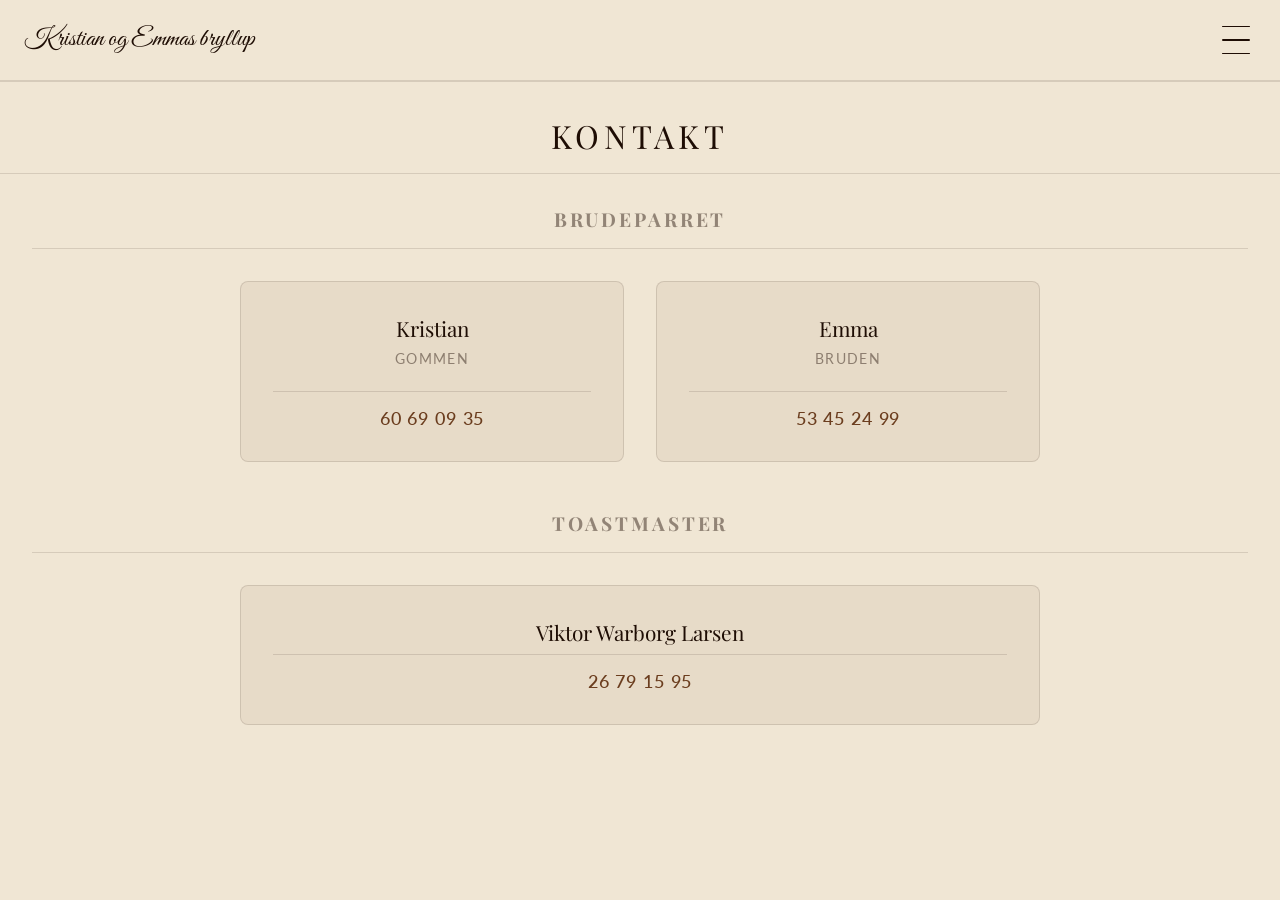
==== kontakt.html @ 1e32d194 "v.1 invite" ====
<!DOCTYPE html>
<html lang="da">
<head>
    <meta charset="UTF-8">
    <meta name="viewport" content="width=device-width, initial-scale=1.0">
    <title>Kontakt — Kristian & Emma</title>
    <link rel="preconnect" href="https://fonts.googleapis.com">
    <link rel="preconnect" href="https://fonts.gstatic.com" crossorigin>
    <link href="https://fonts.googleapis.com/css2?family=Great+Vibes&family=Playfair+Display:ital,wght@0,400;1,400&family=Lato:wght@300;400&display=swap" rel="stylesheet">
    <link rel="stylesheet" href="style.css">
</head>
<body>
    <!-- Header -->
    <header class="site-header">
        <h1 class="site-title">Kristian og Emmas bryllup</h1>
        <button class="menu-btn" id="menuBtn" aria-label="Åbn menu">
            <span></span>
            <span></span>
            <span></span>
        </button>
    </header>

    <!-- Dropdown menu bar -->
    <nav class="menu-bar" id="menuBar">
        <ul class="nav-list">
            <li><a href="index.html">Forside</a></li>
            <li><a href="program.html">Program</a></li>
            <li><a href="praktisk.html">Praktisk information</a></li>
            <li><a href="onskelliste.html">Ønskeliste</a></li>
            <li><a href="su.html">S.U</a></li>
            <li><a href="kontakt.html">Kontakt</a></li>
        </ul>
    </nav>

    <main>
        <section class="page-header">
            <h1 class="page-title" data-delay="0">Kontakt</h1>
        </section>

        <section class="content-section" data-delay="100">
            <div class="contact-section">
                <h2 class="contact-section-title">Brudeparret</h2>
                <div class="contact-cards">
                    <div class="contact-card">
                        <h3 class="contact-name">Kristian</h3>
                        <p class="contact-role">Gommen</p>
                        <div class="contact-info">
                            <a href="tel:60690935" class="contact-phone">60 69 09 35</a>
                        </div>
                    </div>
                    <div class="contact-card">
                        <h3 class="contact-name">Emma</h3>
                        <p class="contact-role">Bruden</p>
                        <div class="contact-info">
                            <a href="tel:53452499" class="contact-phone">53 45 24 99</a>
                        </div>
                    </div>
                </div>
            </div>

            <div class="contact-section">
                <h2 class="contact-section-title">Toastmaster</h2>
                <div class="contact-cards">
                    <div class="contact-card">
                        <h3 class="contact-name">Viktor Warborg Larsen</h3>
                        <div class="contact-info">
                            <a href="tel:26791595" class="contact-phone">26 79 15 95</a>
                        </div>
                    </div>
                </div>
            </div>
        </section>
    </main>

    <script src="script.js"></script>
</body>
</html>
---- style.css ----
*, *::before, *::after {
    box-sizing: border-box;
    margin: 0;
    padding: 0;
}

:root {
    --bg:        #f0e6d4;
    --brown:     #1e0d04;
    --brown-mid: #6b3d1e;
    --brown-dim: rgba(30, 13, 4, 0.45);
    --line:      rgba(30, 13, 4, 0.12);
}

body {
    background-color: var(--bg);
    font-family: 'Lato', sans-serif;
    color: var(--brown);
}

/* ── Scroll animation base ── */

.animate {
    opacity: 0;
    transform: translateY(24px);
    transition: opacity 0.9s ease, transform 0.9s ease;
}

.animate.visible {
    opacity: 1;
    transform: translateY(0);
}

/* ── Hero ── */

.hero {
    position: relative;
    width: 100%;
    height: 30vh;
    height: 30svh;
    padding-top: 2svh;
    overflow: hidden;
}

.hero-img {
    width: 100%;
    height: 100%;
    object-fit: contain;
    object-position: center top;
    display: block;
}

.hero-fade {
    position: absolute;
    bottom: 0;
    left: 0;
    right: 0;
    height: 60px;
    background: linear-gradient(to bottom, transparent, var(--bg));
    pointer-events: none;
}

/* ── Intro ── */

.intro {
    padding: 2.5rem 2rem 2rem;
    text-align: center;
}

.label-top {
    font-family: 'Great Vibes', cursive;
    font-weight: 400;
    font-size: 3.8rem;
    line-height: 1.1;
    color: var(--brown);
    margin-bottom: 0.5rem;
}

.names {
    font-family: 'Playfair Display', serif;
    font-style: normal;
    font-weight: 400;
    font-size: 1.25rem;
    letter-spacing: 0.18em;
    text-transform: uppercase;
    line-height: 1.3;
    margin-bottom: 0.5rem;
    color: var(--brown);
}

.wedding-date {
    font-family: 'Playfair Display', serif;
    font-style: normal;
    font-size: 0.85rem;
    letter-spacing: 0.2em;
    text-transform: uppercase;
    color: var(--brown-dim);
    margin-bottom: 2.25rem;
}

.countdown {
    display: flex;
    align-items: flex-start;
    justify-content: center;
    gap: 0.2rem;
}

.unit {
    display: flex;
    flex-direction: column;
    align-items: center;
    min-width: 3rem;
}

.number {
    font-size: 2.4rem;
    font-weight: 300;
    line-height: 1;
    color: var(--brown);
}

.unit-label {
    font-size: 0.55rem;
    letter-spacing: 0.15em;
    text-transform: uppercase;
    color: var(--brown-dim);
    margin-top: 0.3rem;
}

.divider {
    font-size: 2rem;
    font-weight: 300;
    line-height: 1;
    color: var(--line);
    padding-top: 0.1rem;
}

/* ── Ornament divider ── */

.ornament {
    display: flex;
    align-items: center;
    gap: 0.75rem;
    padding: 0.25rem 3rem;
    margin: 0.5rem 0;
}

.ornament span:not(.ornament-diamond) {
    flex: 1;
    height: 1px;
    background: var(--line);
}

.ornament-diamond {
    font-size: 0.4rem;
    color: var(--brown-dim);
    flex: none;
}

/* ── Section titles ── */

.section-title {
    font-family: 'Playfair Display', serif;
    font-weight: 400;
    font-size: 0.75rem;
    letter-spacing: 0.3em;
    text-transform: uppercase;
    color: var(--brown-dim);
    text-align: center;
    margin-bottom: 1.75rem;
}

/* ── Calendar ── */

.calendar-section {
    padding: 2.5rem 2rem 2rem;
}

.calendar {
    max-width: 300px;
    margin: 0 auto;
}

.cal-row {
    display: grid;
    grid-template-columns: repeat(7, 1fr);
    margin-bottom: 0.15rem;
}

.cal-header span {
    font-size: 0.6rem;
    letter-spacing: 0.06em;
    text-transform: uppercase;
    color: var(--brown-dim);
    text-align: center;
    padding-bottom: 0.7rem;
}

.cal-row span {
    display: flex;
    align-items: center;
    justify-content: center;
    height: 2.2rem;
    font-size: 0.88rem;
    font-weight: 300;
    color: var(--brown);
    opacity: 0.55;
}

.wedding-day {
    opacity: 1 !important;
}

.heart-num {
    position: relative;
    display: flex;
    align-items: center;
    justify-content: center;
    width: 2.2rem;
    height: 2.2rem;
    font-size: 0.88rem;
    font-weight: 400;
    color: var(--brown);
    z-index: 1;
}

.heart-num::before {
    content: '♡';
    position: absolute;
    font-size: 2.5rem;
    color: #8b3333;
    z-index: -1;
    top: 50%;
    left: 50%;
    transform: translate(-50%, -52%);
    line-height: 1;
}

/* ── Map ── */

.map-section {
    padding: 2.5rem 2rem 3.5rem;
}

.church-icon {
    display: flex;
    justify-content: center;
    margin-top: 1.5rem;
    color: var(--brown-dim);
}

.map-address {
    text-align: center;
    font-size: 0.75rem;
    color: var(--brown-dim);
    letter-spacing: 0.06em;
    margin-bottom: 1.5rem;
}

.map-container {
    border-radius: 8px;
    overflow: hidden;
    height: 280px;
    box-shadow: 0 4px 24px rgba(30, 13, 4, 0.12);
}

.map-container iframe {
    width: 100%;
    height: 100%;
    border: none;
    display: block;
}

/* ── Footer ── */

.footer {
    text-align: center;
    padding: 2rem 2rem 3.5rem;
    border-top: 1px solid var(--line);
}

.footer p {
    font-family: 'Playfair Display', serif;
    font-style: italic;
    font-size: 0.85rem;
    color: var(--brown-dim);
    letter-spacing: 0.04em;
}

/* ── Site header ── */

.site-header {
    position: sticky;
    top: 0;
    left: 0;
    right: 0;
    z-index: 99;
    background-color: var(--bg);
    border-bottom: 1px solid var(--line);
    display: flex;
    justify-content: space-between;
    align-items: center;
    padding: 1.25rem 1.5rem;
}

.site-title {
    font-family: 'Great Vibes', cursive;
    font-size: 1.6rem;
    font-weight: 400;
    color: var(--brown);
    margin: 0;
    line-height: 1;
}

/* ── Menu button ── */

.menu-btn {
    position: relative;
    top: auto;
    right: auto;
    z-index: 999;
    width: 2.5rem;
    height: 2.5rem;
    background: none;
    border: none;
    cursor: pointer;
    padding: 0;
    display: flex;
    flex-direction: column;
    justify-content: space-around;
    align-items: center;
    flex-shrink: 0;
}

.menu-btn span {
    width: 1.75rem;
    height: 1.5px;
    background-color: var(--brown);
    border-radius: 2px;
    transition: all 0.3s ease;
    display: block;
}

.menu-btn.open span:nth-child(1) {
    transform: rotate(45deg) translate(10px, 10px);
}

.menu-btn.open span:nth-child(2) {
    opacity: 0;
}

.menu-btn.open span:nth-child(3) {
    transform: rotate(-45deg) translate(7px, -7px);
}

/* ── Dropdown menu bar ── */

.menu-overlay {
    display: none;
}

.menu-overlay.visible {
    display: none;
}

.sidebar {
    display: none;
}

.sidebar.open {
    display: none;
}

.sidebar-content {
    display: none;
}

.menu-bar {
    position: sticky;
    top: 0;
    left: 0;
    right: 0;
    z-index: 98;
    background-color: var(--bg);
    border-bottom: 1px solid var(--line);
    max-height: 0;
    overflow: hidden;
    transition: max-height 0.4s ease;
}

.menu-bar.open {
    max-height: 100vh;
}

.menu-bar .nav-list {
    list-style: none;
    display: flex;
    flex-direction: column;
    padding: 1.5rem 2rem;
    margin: 0;
}

.menu-bar .nav-list li {
    margin-bottom: 0;
}

.menu-bar .nav-list a {
    display: block;
    padding: 0.9rem 0;
    font-family: 'Playfair Display', serif;
    font-size: 0.9rem;
    letter-spacing: 0.08em;
    text-transform: uppercase;
    color: var(--brown);
    text-decoration: none;
    border-bottom: 1px solid var(--line);
    transition: color 0.2s ease;
}

.menu-bar .nav-list a:last-child {
    border-bottom: none;
}

.menu-bar .nav-list a:hover {
    color: var(--brown-mid);
}

.menu-bar .nav-list a.active {
    color: var(--brown-mid);
    font-weight: 500;
}

/* ── Practical guide ── */

.practical-guide {
    max-width: 700px;
    margin: 0 auto;
}

.practical-section {
    margin-bottom: 2.5rem;
    padding-bottom: 2.5rem;
    /* border-bottom: 1px solid var(--line); */
}

.practical-section:last-child {
    border-bottom: none;
}

.practical-title {
    font-family: 'Playfair Display', serif;
    font-size: 1.1rem;
    letter-spacing: 0.1em;
    text-transform: uppercase;
    color: var(--brown);
    margin: 0 0 1.25rem 0;
    padding-bottom: 0.75rem;
    border-bottom: 1px solid rgba(107, 61, 30, 0.2);
}

.practical-section p {
    color: var(--brown);
    line-height: 1.7;
    font-size: 0.95rem;
    margin-bottom: 1rem;
}

.practical-section p:last-child {
    margin-bottom: 0;
}

.practical-list {
    list-style: none;
    padding: 0;
    margin: 1rem 0 1rem 0;
}

.practical-list li {
    color: var(--brown);
    font-size: 0.95rem;
    line-height: 1.6;
    margin-left: 1.5rem;
    margin-bottom: 0.75rem;
    position: relative;
}

.practical-list li::before {
    content: "–";
    position: absolute;
    left: -1rem;
    color: var(--brown-mid);
    font-weight: 500;
}

/* ── Contact cards ── */

.contact-section {
    margin-bottom: 3rem;
}

.contact-section-title {
    font-family: 'Playfair Display', serif;
    font-size: 1.2rem;
    letter-spacing: 0.15em;
    text-transform: uppercase;
    color: var(--brown-dim);
    text-align: center;
    margin-bottom: 2rem;
    padding-bottom: 1rem;
    border-bottom: 1px solid var(--line);
}

.contact-cards {
    display: grid;
    grid-template-columns: repeat(auto-fit, minmax(280px, 1fr));
    gap: 2rem;
    max-width: 800px;
    margin: 0 auto;
}

.contact-card {
    background-color: rgba(107, 61, 30, 0.06);
    border: 1px solid var(--line);
    border-radius: 8px;
    padding: 2rem;
    text-align: center;
    transition: box-shadow 0.3s ease;
}

.contact-card:hover {
    box-shadow: 0 4px 16px rgba(30, 13, 4, 0.1);
}

.contact-name {
    font-family: 'Playfair Display', serif;
    font-size: 1.3rem;
    font-weight: 400;
    color: var(--brown);
    margin: 0 0 0.5rem 0;
}

.contact-role {
    font-size: 0.9rem;
    letter-spacing: 0.1em;
    text-transform: uppercase;
    color: var(--brown-dim);
    margin: 0 0 1.5rem 0;
}

.contact-info {
    padding-top: 1rem;
    border-top: 1px solid var(--line);
}

.contact-phone {
    display: inline-block;
    font-size: 1.1rem;
    color: var(--brown-mid);
    text-decoration: none;
    font-weight: 500;
    letter-spacing: 0.05em;
    transition: color 0.2s ease;
}

.contact-phone:hover {
    color: var(--brown);
}

/* ── S.U. Box ── */

.su-box {
    background-color: rgba(107, 61, 30, 0.08);
    border: 1px solid var(--brown-dim);
    border-radius: 8px;
    padding: 2.5rem 2rem;
    max-width: 400px;
    margin: 2rem auto;
    text-align: center;
}

.su-label {
    font-family: 'Playfair Display', serif;
    font-size: 0.95rem;
    letter-spacing: 0.1em;
    text-transform: uppercase;
    color: var(--brown-dim);
    margin: 0 0 1rem 0;
}

.su-date {
    font-family: 'Playfair Display', serif;
    font-size: 1.8rem;
    font-weight: 400;
    color: var(--brown);
    margin: 0.5rem 0 2rem 0;
    line-height: 1.2;
}

.su-help {
    font-size: 0.85rem;
    color: var(--brown-dim);
    margin: 0;
    font-style: italic;
}

/* ── Program timeline ── */

.program-timeline {
    max-width: 500px;
    margin: 0 auto;
}

.program-item {
    display: flex;
    gap: 2rem;
    margin-bottom: 1.5rem;
    align-items: flex-start;
}

.program-time {
    font-family: 'Playfair Display', serif;
    font-size: 1rem;
    font-weight: 500;
    color: var(--brown-mid);
    min-width: 3rem;
    flex-shrink: 0;
}

.program-activity {
    font-size: 1rem;
    color: var(--brown);
    line-height: 1.5;
}

.program-note {
    font-size: 0.8rem;
    color: var(--brown-dim);
    font-style: italic;
    opacity: 0.6;
    text-align: center;
    margin: 0.5rem 0 2rem;
}

.program-subtext {
    margin: -1rem 0 1.5rem 3rem;
    font-size: 0.9rem;
    color: var(--brown-dim);
    font-style: italic;
    line-height: 1.5;
}

.program-subtext p {
    margin: 0;
}

/* ── Page content layout ── */

.page-content {
    padding-top: 1rem;
}

.page-header {
    padding: 2rem 2rem 1rem;
    text-align: center;
    border-bottom: 1px solid var(--line);
}

.page-title {
    font-family: 'Playfair Display', serif;
    font-weight: 400;
    font-size: 2rem;
    letter-spacing: 0.15em;
    text-transform: uppercase;
    color: var(--brown);
}

.content-section {
    padding: 2rem 2rem 2rem;
}

/* ── Larger screens ── */

@media (min-width: 480px) {
    .hero {
        height: 35vh;
        height: 35svh;
    }

    .label-top {
        font-size: 5rem;
    }

    .names {
        font-size: 1.4rem;
    }

    .number {
        font-size: 3rem;
    }

    .unit {
        min-width: 3.5rem;
    }
}
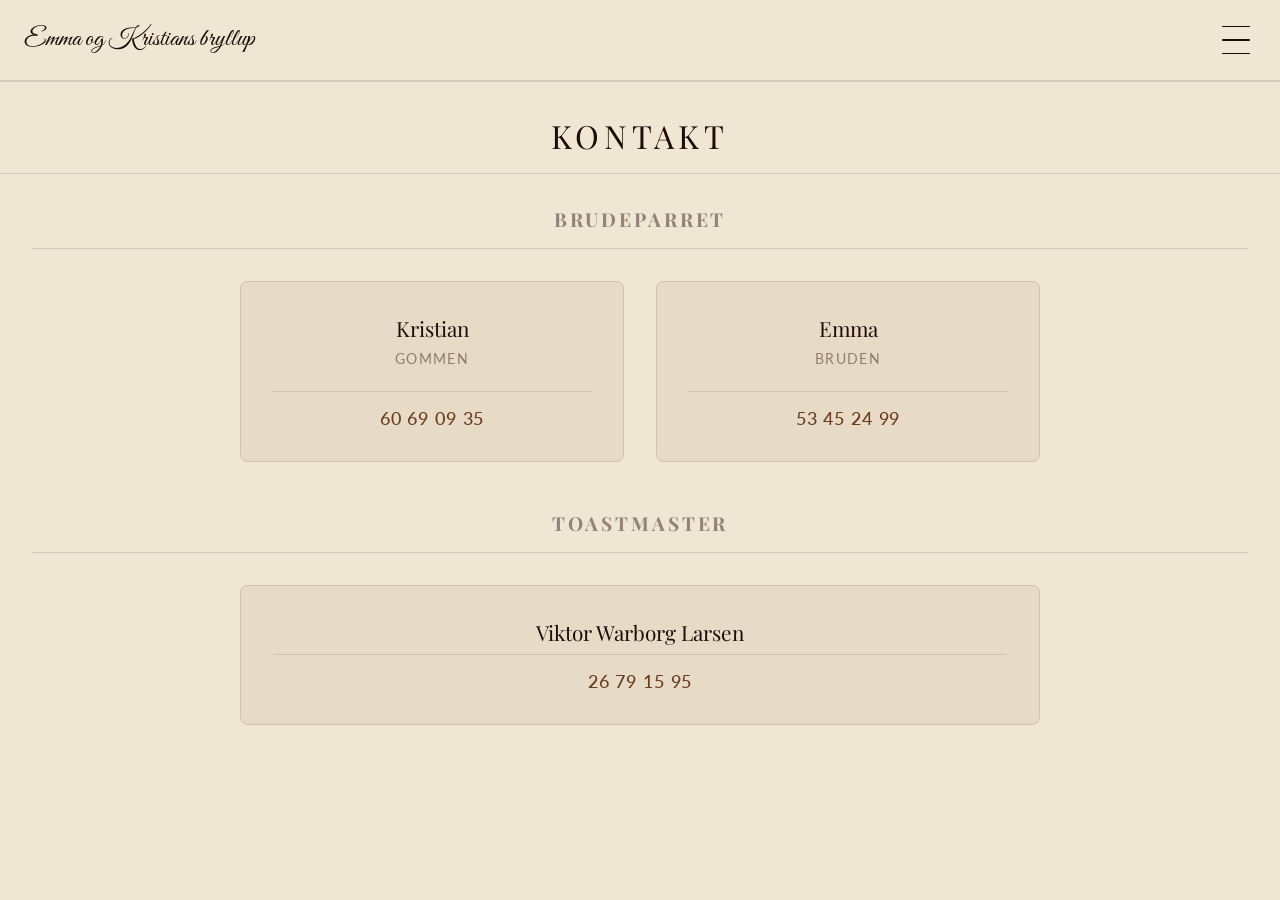
==== commit e0ab154f: "fixed names and frontpage" ====
--- a/kontakt.html
+++ b/kontakt.html
@@ -3,16 +3,17 @@
 <head>
     <meta charset="UTF-8">
     <meta name="viewport" content="width=device-width, initial-scale=1.0">
-    <title>Kontakt — Kristian & Emma</title>
+    <title>Kontakt — Emma & Kristian</title>
     <link rel="preconnect" href="https://fonts.googleapis.com">
     <link rel="preconnect" href="https://fonts.gstatic.com" crossorigin>
     <link href="https://fonts.googleapis.com/css2?family=Great+Vibes&family=Playfair+Display:ital,wght@0,400;1,400&family=Lato:wght@300;400&display=swap" rel="stylesheet">
     <link rel="stylesheet" href="style.css">
 </head>
 <body>
+    <div class="sticky-nav">
     <!-- Header -->
     <header class="site-header">
-        <h1 class="site-title">Kristian og Emmas bryllup</h1>
+        <h1 class="site-title">Emma og Kristians bryllup</h1>
         <button class="menu-btn" id="menuBtn" aria-label="Åbn menu">
             <span></span>
             <span></span>
@@ -31,6 +32,7 @@
             <li><a href="kontakt.html">Kontakt</a></li>
         </ul>
     </nav>
+    </div>
 
     <main>
         <section class="page-header">
--- a/style.css
+++ b/style.css
@@ -91,11 +91,23 @@
 .wedding-date {
     font-family: 'Playfair Display', serif;
     font-style: normal;
+    font-weight: 400;
+    font-size: 1.25rem;
+    letter-spacing: 0.18em;
+    text-transform: uppercase;
+    line-height: 1.3;
+    margin-bottom: 0.5rem;
+    color: var(--brown);
+}
+
+.wedding-text {
+    font-family: 'Playfair Display', serif;
+    font-style: normal;
     font-size: 0.85rem;
     letter-spacing: 0.2em;
-    text-transform: uppercase;
-    color: var(--brown-dim);
-    margin-bottom: 2.25rem;
+    text-transform: none;
+    color: var(--brown-dim);
+    margin-bottom: 0.85rem;
 }
 
 .countdown {
@@ -289,12 +301,13 @@
 
 /* ── Site header ── */
 
-.site-header {
+.sticky-nav {
     position: sticky;
     top: 0;
-    left: 0;
-    right: 0;
     z-index: 99;
+}
+
+.site-header {
     background-color: var(--bg);
     border-bottom: 1px solid var(--line);
     display: flex;
@@ -376,11 +389,6 @@
 }
 
 .menu-bar {
-    position: sticky;
-    top: 0;
-    left: 0;
-    right: 0;
-    z-index: 98;
     background-color: var(--bg);
     border-bottom: 1px solid var(--line);
     max-height: 0;
